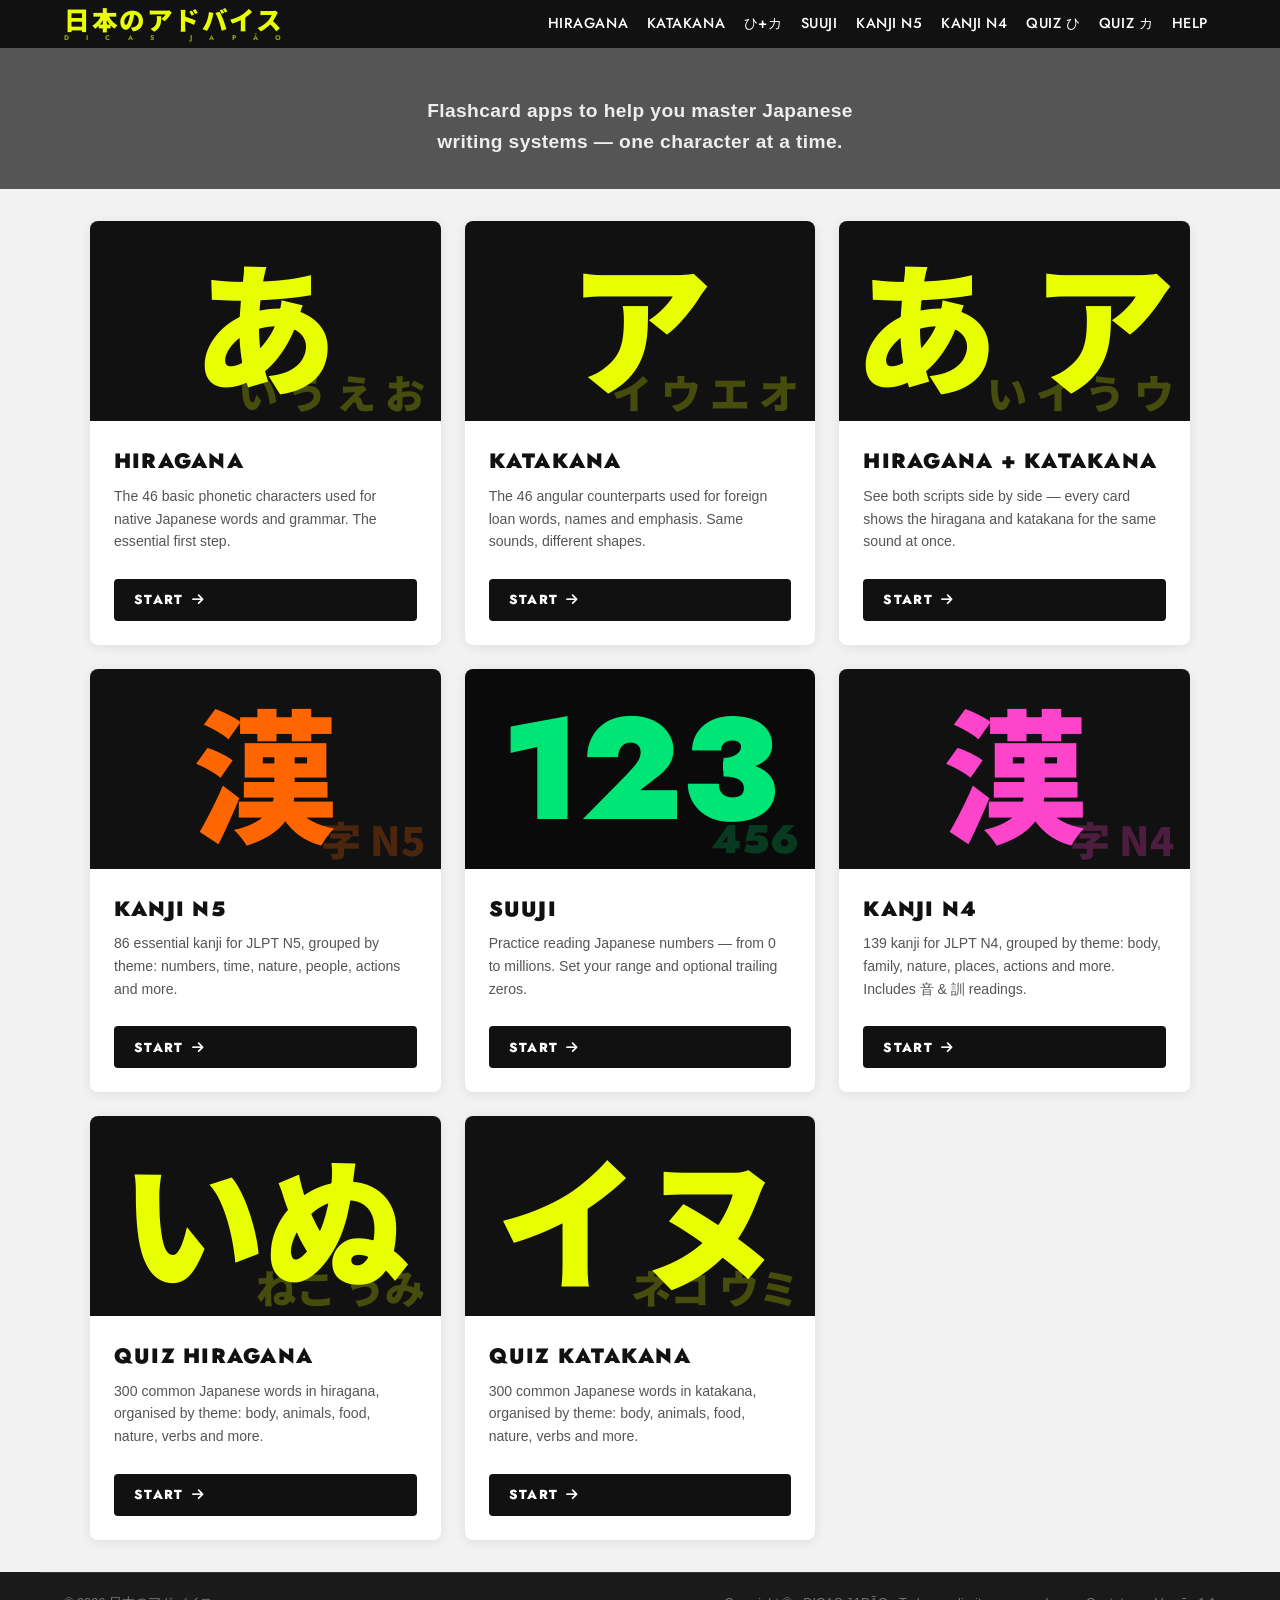
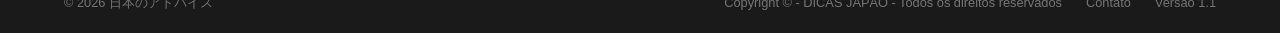
==== index.html @ 3bd7d007 "mp3 no lugar de speech, icone" ====
<!DOCTYPE html>
<html lang="en">
<head>
  <meta charset="UTF-8" />
  <meta name="viewport" content="width=device-width, initial-scale=1.0, user-scalable=no" />
  <title>日本のアドバイス – DICAS JAPÃO</title>
  <link rel="stylesheet" href="css/style.css?v=3.1" />
  <link rel="preconnect" href="https://fonts.googleapis.com" />
  <link rel="preconnect" href="https://fonts.gstatic.com" crossorigin />
  <link rel="stylesheet" href="https://fonts.googleapis.com/css2?family=Jost:ital,wght@0,300;0,400;0,500;0,700;0,900;1,400&family=Noto+Sans+JP:wght@900&display=swap" />
  <link rel="stylesheet" href="https://cdnjs.cloudflare.com/ajax/libs/font-awesome/6.7.2/css/all.min.css" />
</head>
<body>

  <!-- ───────────── TOP NAV ───────────── -->
  <header class="header">
    <nav class="nav-top">
      <a href="." class="logo">
        <span class="logo-kanji">日本のアドバイス</span>
        <span class="logo-sub">DICAS JAPÃO</span>
      </a>

      <button class="burger" id="burgerBtn" aria-label="Toggle menu" aria-expanded="false">
        <span></span><span></span><span></span>
      </button>

      <ul class="nav-links" id="navLinks">
        <li><a href="hiragana/">Hiragana</a></li>
        <li><a href="katakana/">Katakana</a></li>
        <li><a href="hira-kata/">ひ+カ</a></li>
        <li><a href="suuji/">Suuji</a></li>
        <li><a href="kanji-n5/">Kanji N5</a></li>
        <li><a href="kanji-n4/">Kanji N4</a></li>
        <li><a href="quiz-hiragana/">Quiz ひ</a></li>
        <li><a href="quiz-katakana/">Quiz カ</a></li>
        <li><a href="help/">Help</a></li>
      </ul>
    </nav>
  </header>

  <!-- ───────────── HERO ───────────── -->
  <section class="index-hero">

    <p>Flashcard apps to help you master Japanese writing systems — one character at a time.</p>
  </section>

  <!-- ───────────── APP CARDS ───────────── -->
  <section class="app-section">
    <div class="app-grid">

      <!-- Hiragana -->
      <a class="app-card" href="hiragana/">
        <div class="app-card-banner">
          <span class="big-char">あ</span>
          <span class="small-char">い う え お</span>
        </div>
        <div class="app-card-body">
          <h2>Hiragana</h2>
          <p>The 46 basic phonetic characters used for native Japanese words and grammar. The essential first step.</p>
          <span class="app-card-cta">
            START <i class="fa-solid fa-arrow-right"></i>
          </span>
        </div>
      </a>

      <!-- Katakana -->
      <a class="app-card" href="katakana/">
        <div class="app-card-banner">
          <span class="big-char">ア</span>
          <span class="small-char">イ ウ エ オ</span>
        </div>
        <div class="app-card-body">
          <h2>Katakana</h2>
          <p>The 46 angular counterparts used for foreign loan words, names and emphasis. Same sounds, different shapes.</p>
          <span class="app-card-cta">
            START <i class="fa-solid fa-arrow-right"></i>
          </span>
        </div>
      </a>

      <!-- Hiragana + Katakana -->
      <a class="app-card" href="hira-kata/">
        <div class="app-card-banner">
          <span class="big-char">あ ア</span>
          <span class="small-char">い イ う ウ</span>
        </div>
        <div class="app-card-body">
          <h2>Hiragana + Katakana</h2>
          <p>See both scripts side by side — every card shows the hiragana and katakana for the same sound at once.</p>
          <span class="app-card-cta">
            START <i class="fa-solid fa-arrow-right"></i>
          </span>
        </div>
      </a>

      <!-- Kanji N5 -->
      <a class="app-card app-card--kanji-n5" href="kanji-n5/">
        <div class="app-card-banner">
          <span class="big-char">漢</span>
          <span class="small-char">字 N5</span>
        </div>
        <div class="app-card-body">
          <h2>Kanji N5</h2>
          <p>86 essential kanji for JLPT N5, grouped by theme: numbers, time, nature, people, actions and more.</p>
          <span class="app-card-cta">
            START <i class="fa-solid fa-arrow-right"></i>
          </span>
        </div>
      </a>

      <!-- Suuji -->
      <a class="app-card app-card--suuji" href="suuji/">
        <div class="app-card-banner">
          <span class="big-char">123</span>
          <span class="small-char">456</span>
        </div>
        <div class="app-card-body">
          <h2>Suuji</h2>
          <p>Practice reading Japanese numbers — from 0 to millions. Set your range and optional trailing zeros.</p>
          <span class="app-card-cta">
            START <i class="fa-solid fa-arrow-right"></i>
          </span>
        </div>
      </a>

      <!-- Kanji N4 -->
      <a class="app-card app-card--kanji-n4" href="kanji-n4/">
        <div class="app-card-banner">
          <span class="big-char">漢</span>
          <span class="small-char">字 N4</span>
        </div>
        <div class="app-card-body">
          <h2>Kanji N4</h2>
          <p>139 kanji for JLPT N4, grouped by theme: body, family, nature, places, actions and more. Includes 音 &amp; 訓 readings.</p>
          <span class="app-card-cta">
            START <i class="fa-solid fa-arrow-right"></i>
          </span>
        </div>
      </a>

      <!-- Quiz Hiragana -->
      <a class="app-card app-card--quiz" href="quiz-hiragana/">
        <div class="app-card-banner">
          <span class="big-char">いぬ</span>
          <span class="small-char">ねこ うみ</span>
        </div>
        <div class="app-card-body">
          <h2>Quiz Hiragana</h2>
          <p>300 common Japanese words in hiragana, organised by theme: body, animals, food, nature, verbs and more.</p>
          <span class="app-card-cta">
            START <i class="fa-solid fa-arrow-right"></i>
          </span>
        </div>
      </a>

      <!-- Quiz Katakana -->
      <a class="app-card app-card--quiz" href="quiz-katakana/">
        <div class="app-card-banner">
          <span class="big-char">イヌ</span>
          <span class="small-char">ネコ ウミ</span>
        </div>
        <div class="app-card-body">
          <h2>Quiz Katakana</h2>
          <p>300 common Japanese words in katakana, organised by theme: body, animals, food, nature, verbs and more.</p>
          <span class="app-card-cta">
            START <i class="fa-solid fa-arrow-right"></i>
          </span>
        </div>
      </a>

    </div>
  </section>

  <!-- ───────────── OPENING HOURS BANNER ───────────── -->
  <section class="hours-banner">
    <div class="hours-inner">
      <div class="hours-item">
        <span class="hours-day">Monday</span>
        <span class="hours-time">12:00 – 17:00</span>
      </div>
      <div class="hours-divider"></div>
      <div class="hours-item">
        <span class="hours-day">Tuesday – Sunday</span>
        <span class="hours-time">10:00 – 17:00</span>
      </div>
      <div class="hours-divider"></div>
      <div class="hours-item">
        <span class="hours-day">1st Friday of the month</span>
        <span class="hours-time">10:00 – 21:00</span>
      </div>
    </div>
  </section>

  <!-- ───────────── FOOTER ───────────── -->
  <!-- ───────────── BOTTOM FOOTER ───────────── -->
  <footer class="footer">
    <!-- bottom bar -->
    <div class="footer-bar">
      <span>© 2026 日本のアドバイス</span>
      <nav class="footer-bar-links">
        <span>Copyright &copy; - DICAS JAP&Atilde;O - Todos os direitos reservados</span>
        <a href="http://www.ovelhaeletrica.com/blog/contato" target="_blank" rel="noopener">Contato</a> Versão 1.1
      </nav>
    </div>
  </footer>

  <script>
    // Mobile nav
    const burger   = document.getElementById('burgerBtn');
    const navLinks = document.getElementById('navLinks');

    burger.addEventListener('click', () => {
      const isOpen = navLinks.classList.toggle('open');
      burger.classList.toggle('open', isOpen);
      burger.setAttribute('aria-expanded', isOpen);
    });

    navLinks.querySelectorAll('a').forEach(link => {
      link.addEventListener('click', () => {
        navLinks.classList.remove('open');
        burger.classList.remove('open');
        burger.setAttribute('aria-expanded', false);
      });
    });

    // Header shadow on scroll
    const header = document.querySelector('.header');
    window.addEventListener('scroll', () => {
      header.style.boxShadow = window.scrollY > 10 ? '0 2px 16px rgba(0,0,0,0.4)' : 'none';
    });
  </script>
</body>
</html>
---- css/style.css ----
/* ─────────────────────────────────────
   TEMPORARY HIDDEN
───────────────────────────────────── */
.hours-banner { display: none !important; }

/* ─────────────────────────────────────
   RESET & BASE
───────────────────────────────────── */
*, *::before, *::after { box-sizing: border-box; margin: 0; padding: 0; }

:root {
  --black:       #111111;
  --white:       #ffffff;
  --accent:      #e8ff00;   /* neon yellow – hiragana */
  --accent-dark: #d4e800;
  --accent-rgb:  232, 255, 0;
  --grey:        #f2f2f2;
  --mid:         #555555;
  --radius:      4px;
  --nav-h:       48px;
  --font:        'Helvetica Neue', Helvetica, Arial, sans-serif;
}

body.katakana {
  --accent:      #00f5ff;   /* neon cyan – katakana */
  --accent-dark: #00d4de;
  --accent-rgb:  0, 245, 255;
}

body.kanji-n5 {
  --accent:      #ff6600;   /* neon orange – kanji N5 */
  --accent-dark: #e05a00;
  --accent-rgb:  255, 102, 0;
}

body.kanji-n4 {
  --accent:      #ff44cc;   /* neon pink – kanji N4 */
  --accent-dark: #dd22aa;
  --accent-rgb:  255, 68, 204;
}

body.suuji {
  --accent:      #00e676;   /* neon green – suuji */
  --accent-dark: #00c460;
  --accent-rgb:  0, 230, 118;
}

/* Suuji: number display uses a clean sans-serif */
body.suuji .char {
  font-family: 'Jost', 'Helvetica Neue', Arial, sans-serif;
  letter-spacing: 0.04em;
}

/* Kanji: 20% smaller than base */
body.kanji-n5 .char,
body.kanji-n4 .char {
  font-size: clamp(6.4rem, 20vw, 16rem);
}


/* Suuji: kana reading can be long — slightly larger than default */
body.suuji .romanji {
  font-size: 1.15rem;
  letter-spacing: 0.08em;
}

/* Suuji controls: two dropdowns side by side */
.suuji-controls {
  display: flex;
  flex-wrap: wrap;
  gap: 2rem;
  align-items: flex-start;
}

html { scroll-behavior: smooth; }

body {
  font-family: var(--font);
  color: var(--black);
  background: var(--white);
  line-height: 1.6;
}

a { color: inherit; text-decoration: none; }
ul { list-style: none; }
address { font-style: normal; }

/* ─────────────────────────────────────
   TOP NAV
───────────────────────────────────── */
.header {
  background: var(--black);
  height: var(--nav-h);
  position: relative;
  z-index: 10;
}

.nav-top {
  max-width: 1200px;
  margin: 0 auto;
  height: 100%;
  display: flex;
  align-items: center;
  justify-content: space-between;
  padding: 0 1.5rem;
  gap: 1rem;
}

/* Logo */
.logo {
  display: flex;
  flex-direction: column;
  justify-content: center;
  line-height: 1.1;
  color: var(--accent);
  flex-shrink: 0;
}
.logo-kanji {
    font-family: 'Noto Sans JP', sans-serif;
    font-size: 1.6rem;
    font-weight: 900;
    letter-spacing: 0.06em;
    padding-bottom: 0.1rem;
}
.logo-sub {
  font-family: 'Jost', sans-serif;
  font-size: 0.43rem;
  font-weight: 700;
  letter-spacing: 2.5em;
  text-transform: uppercase;
  opacity: 0.6;
}

/* Desktop nav links */
.nav-links {
  display: flex;
  align-items: center;
  gap: 0.15rem;
}

.nav-links li a {
  display: block;
  padding: 0.5rem 0.5rem;
  color: var(--white);
  font-size: 0.9rem;
  font-weight: 500;
  letter-spacing: 0.04em;
  text-transform: uppercase;
  border-radius: var(--radius);
  transition: background 0.2s, color 0.2s;
  font-family: 'Jost', 'Futura', 'Century Gothic', Arial, sans-serif;
}

.nav-links li a:hover {
  background: rgba(255,255,255,0.1);
}

.nav-links li a.active {
  color: var(--accent);
}

/* CTA buttons inside nav */
.nav-links .btn-outline {
  border: 1px solid rgba(255,255,255,0.4);
}
.nav-links .btn-outline:hover {
  border-color: var(--white);
  background: transparent;
}

.nav-links .btn-filled {
  background: var(--accent);
  color: var(--black) !important;
  font-weight: 700;
}
.nav-links .btn-filled:hover {
  background: var(--accent-dark);
}

/* Hamburger */
.burger {
  display: none;
  flex-direction: column;
  justify-content: center;
  gap: 5px;
  background: none;
  border: none;
  cursor: pointer;
  padding: 6px;
}
.burger span {
  display: block;
  width: 24px;
  height: 2px;
  background: var(--white);
  border-radius: 2px;
  transition: transform 0.3s, opacity 0.3s;
}

/* Burger → X animation */
.burger.open span:nth-child(1) { transform: translateY(7px) rotate(45deg); }
.burger.open span:nth-child(2) { opacity: 0; }
.burger.open span:nth-child(3) { transform: translateY(-7px) rotate(-45deg); }

/* ─────────────────────────────────────
   HERO
───────────────────────────────────── */
.hero {
  height: calc(100vh - var(--nav-h));
  min-height: 420px;
  background:
    url('https://api.straatmuseum.com/assets/museum/0340.jpg')
    center / cover no-repeat;
  position: relative;
  display: flex;
  align-items: flex-end;
}

.hero-overlay {
  background: linear-gradient(to top, rgba(0,0,0,0.75) 0%, transparent 100%);
  width: 100%;
  padding: 4rem 2rem 3rem;
  max-width: 1200px;
  margin: 0 auto;
}

.hero-overlay h1 {
  font-size: clamp(2rem, 6vw, 4.5rem);
  font-weight: 900;
  color: var(--white);
  line-height: 1.1;
  letter-spacing: -0.01em;
  margin-bottom: 1rem;
}

.hero-overlay p {
  font-size: clamp(1rem, 2vw, 1.2rem);
  color: rgba(255,255,255,0.85);
  max-width: 500px;
  margin-bottom: 1.75rem;
}

.btn-hero {
  display: inline-block;
  background: var(--accent);
  color: var(--black);
  font-weight: 800;
  font-size: 0.95rem;
  letter-spacing: 0.06em;
  text-transform: uppercase;
  padding: 0.8rem 2rem;
  border-radius: var(--radius);
  transition: background 0.2s, transform 0.15s;
}
.btn-hero:hover {
  background: var(--accent-dark);
  transform: translateY(-2px);
}

/* ─────────────────────────────────────
   CARDS
───────────────────────────────────── */
.cards-section {
  padding: 4rem 1.5rem;
  max-width: 1200px;
  margin: 0 auto;
}

.cards-grid {
  display: grid;
  grid-template-columns: repeat(3, 1fr);
  gap: 1.5rem;
}

.card {
  border-radius: var(--radius);
  overflow: hidden;
  box-shadow: 0 2px 12px rgba(0,0,0,0.08);
  display: flex;
  flex-direction: column;
  transition: transform 0.25s, box-shadow 0.25s;
}
.card:hover {
  transform: translateY(-4px);
  box-shadow: 0 8px 24px rgba(0,0,0,0.14);
}

.card-img {
  height: 240px;
  background: center / cover no-repeat #ccc;
}

.card-body {
  padding: 1.5rem;
  flex: 1;
  display: flex;
  flex-direction: column;
  gap: 0.5rem;
}

.card-body h3 {
  font-size: 1.15rem;
  font-weight: 800;
  letter-spacing: 0.02em;
  text-transform: uppercase;
}

.card-body p { color: var(--mid); font-size: 0.92rem; flex: 1; }

.card-link {
  display: inline-block;
  margin-top: 0.75rem;
  font-weight: 700;
  font-size: 0.88rem;
  letter-spacing: 0.04em;
  text-transform: uppercase;
  border-bottom: 2px solid var(--accent);
  padding-bottom: 1px;
  transition: color 0.2s;
}
.card-link:hover { color: var(--mid); }

/* ─────────────────────────────────────
   OPENING HOURS BANNER
───────────────────────────────────── */
.hours-banner {
  background: var(--black);
  color: var(--white);
  padding: 2.5rem 1.5rem;
}

.hours-inner {
  max-width: 900px;
  margin: 0 auto;
  display: flex;
  align-items: center;
  justify-content: center;
  gap: 2rem;
  flex-wrap: wrap;
}

.hours-item {
  display: flex;
  flex-direction: column;
  align-items: center;
  gap: 0.25rem;
  text-align: center;
}

.hours-day {
  font-size: 0.78rem;
  letter-spacing: 0.1em;
  text-transform: uppercase;
  color: rgba(255,255,255,0.55);
}

.hours-time {
  font-size: 1.1rem;
  font-weight: 700;
  letter-spacing: 0.04em;
}

.hours-divider {
  width: 1px;
  height: 40px;
  background: rgba(255,255,255,0.2);
}

/* ─────────────────────────────────────
   CONTROLS / SHORTCUTS BANNER
───────────────────────────────────── */
.help-banner {
  background: #1a1a1a;
  color: var(--white);
  padding: 2rem 1.5rem;
}

.help-inner {
  max-width: 900px;
  margin: 0 auto;
}

.help-title {
  font-size: 0.7rem;
  letter-spacing: 0.15em;
  text-transform: uppercase;
  color: rgba(255,255,255,0.35);
  text-align: center;
  margin-bottom: 1.5rem;
}

.help-grid {
  display: flex;
  align-items: center;
  justify-content: center;
  gap: 1rem;
  flex-wrap: wrap;
}

.help-item {
  display: flex;
  flex-direction: column;
  align-items: center;
  gap: 0.2rem;
  text-align: center;
}

.help-item .help-key,
.help-item .help-keys-or {
  /* keys sit on the same row inside a flex row wrapper */
}

/* wrapper for the key row — created implicitly by flex-direction on .help-item */
/* since keys are siblings before .help-action, group them with a sub-row */
.help-keys {
  display: flex;
  align-items: center;
  gap: 0.3rem;
}

.help-keys-or {
  font-size: 0.6rem;
  color: rgba(255,255,255,0.3);
  letter-spacing: 0.08em;
  text-transform: uppercase;
}

.help-key {
  display: inline-flex;
  align-items: center;
  gap: 0.3em;
  font-size: 0.7rem;
  letter-spacing: 0.1em;
  text-transform: uppercase;
  color: var(--accent);
  font-weight: 700;
  padding: 0.2em 0.55em;
  border: 1.5px solid rgba(var(--accent-rgb), 0.4);
  border-bottom-width: 3px;
  border-radius: 4px;
  background: rgba(var(--accent-rgb), 0.05);
}

.help-action {
  font-size: 1.05rem;
  font-weight: 700;
  letter-spacing: 0.03em;
}

.help-desc {
  font-size: 0.7rem;
  color: rgba(255,255,255,0.4);
  max-width: 130px;
  line-height: 1.4;
}

.help-divider {
  width: 1px;
  height: 50px;
  background: rgba(255,255,255,0.15);
  flex-shrink: 0;
}

/* ─────────────────────────────────────
   FOOTER
───────────────────────────────────── */
.footer {
  background: #1a1a1a;
  color: rgba(255,255,255,0.8);
}

/* Heading */
.footer-heading {
  font-size: 0.72rem;
  font-weight: 700;
  letter-spacing: 0.14em;
  text-transform: uppercase;
  color: rgba(255,255,255,0.4);
  margin-bottom: 1rem;
}

/* Bottom bar */
.footer-bar {
  max-width: 1200px;
  margin: 0 auto;
  padding: 1.25rem 1.5rem;
  border-top: 1px solid rgba(255,255,255,0.1);
  display: flex;
  align-items: center;
  justify-content: space-between;
  flex-wrap: wrap;
  gap: 0.75rem;
  font-size: 0.8rem;
  color: rgba(255,255,255,0.4);
}

.footer-bar-links {
  display: flex;
  gap: 1.5rem;
}
.footer-bar-links a { color: rgba(255,255,255,0.4); }
.footer-bar-links a:hover { color: var(--white); }

/* Voice settings */
.footer-voice {
  max-width: 1200px;
  margin: 0 auto;
  padding: 0.6rem 1.5rem;
  border-top: 1px solid rgba(255,255,255,0.07);
  display: flex;
  align-items: center;
  justify-content: center;
  gap: 1.25rem;
  flex-wrap: wrap;
}
.footer-voice .footer-heading { margin-bottom: 0; white-space: nowrap; }
.footer-voice-controls {
  display: flex;
  gap: 1.25rem;
  flex-wrap: wrap;
  align-items: center;
}
.footer-voice-group {
  display: flex;
  align-items: center;
  gap: 0.45rem;
}
.footer-voice-label {
  font-size: 0.67rem;
  font-weight: 700;
  letter-spacing: 0.1em;
  text-transform: uppercase;
  color: rgba(255,255,255,0.38);
  white-space: nowrap;
}
.footer-voice-select {
  background: #2a2a2a;
  border: 1px solid rgba(255,255,255,0.13);
  border-radius: var(--radius);
  color: rgba(255,255,255,0.65);
  font-family: var(--font);
  font-size: 0.76rem;
  padding: 0.26rem 0.5rem;
  cursor: pointer;
  outline: none;
  transition: border-color 0.2s;
}
.footer-voice-select:focus { border-color: var(--accent); }
.footer-voice-select option { background: #2a2a2a; color: rgba(255,255,255,0.8); }

/* ─────────────────────────────────────
   INDEX PAGE
───────────────────────────────────── */
.index-hero {
  background: var(--mid);
  padding: 3rem 3rem 2rem;
  text-align: center;
}
.index-hero h1 {
  font-family: 'Jost', sans-serif;
  font-size: clamp(2.2rem, 7vw, 5rem);
  font-weight: 900;
  color: var(--accent);
  letter-spacing: 0.08em;
  text-transform: uppercase;
  line-height: 1;
  margin-bottom: 1rem;
}
.index-hero p {
  font-weight: 900;
  font-size: clamp(0.95rem, 2vw, 1.2rem);
  color: rgba(255,255,255,0.9);
  max-width: 480px;
  margin: 0 auto;
  letter-spacing: 0.02em;
}

.app-section {
  padding: 2rem 1.5rem;
  background: var(--grey);
}
.app-grid {
  display: grid;
  grid-template-columns: repeat(auto-fit, minmax(260px, 1fr));
  gap: 1.5rem;
  max-width: 1100px;
  margin: 0 auto;
}

.app-card {
  background: var(--white);
  border-radius: 8px;
  overflow: hidden;
  box-shadow: 0 2px 12px rgba(0,0,0,0.08);
  display: flex;
  flex-direction: column;
  text-decoration: none;
  color: var(--black);
  transition: transform 0.25s, box-shadow 0.25s;
}
.app-card:hover {
  transform: translateY(-5px);
  box-shadow: 0 10px 28px rgba(0,0,0,0.14);
}

.app-card-banner {
  background: var(--black);
  display: flex;
  align-items: center;
  justify-content: center;
  height: 200px;
  position: relative;
  overflow: hidden;
}
.app-card-banner .big-char {
  font-family: 'Noto Sans JP', sans-serif;
  font-size: 9rem;
  font-weight: 900;
  color: var(--accent);
  line-height: 1;
  user-select: none;
}
.app-card-banner .small-char {
  position: absolute;
  bottom: 0.6rem;
  right: 1rem;
  font-family: 'Noto Sans JP', sans-serif;
  font-size: 2.5rem;
  font-weight: 900;
  color: rgba(232,255,0,0.25);
  line-height: 1;
}

.app-card-body {
  padding: 1.5rem;
  flex: 1;
  display: flex;
  flex-direction: column;
  gap: 0.4rem;
}
.app-card-body h2 {
  font-family: 'Jost', sans-serif;
  font-size: 1.3rem;
  font-weight: 900;
  letter-spacing: 0.06em;
  text-transform: uppercase;
}
.app-card-body p {
  font-size: 0.88rem;
  color: var(--mid);
  line-height: 1.6;
  flex: 1;
}
.app-card-cta {
  display: inline-flex;
  align-items: center;
  gap: 0.5rem;
  margin-top: 1.25rem;
  font-family: 'Jost', sans-serif;
  font-size: 0.82rem;
  font-weight: 800;
  letter-spacing: 0.1em;
  text-transform: uppercase;
  background: var(--black);
  color: var(--white);
  padding: 0.65rem 1.25rem;
  border-radius: var(--radius);
  transition: background 0.2s, color 0.2s;
}
.app-card:hover .app-card-cta {
  background: var(--accent);
  color: var(--black);
}

/* Card colour variants */
.app-card--kanji-n5 .app-card-banner { background: #111; }
.app-card--kanji-n5 .big-char        { color: #ff6600; }
.app-card--kanji-n5 .small-char      { color: rgba(255,102,0,0.25); }

.app-card--suuji .app-card-banner { background: #0a0a0a; }
.app-card--suuji .big-char        { color: #00e676; font-family: 'Jost', sans-serif; }
.app-card--suuji .small-char      { color: rgba(0,230,118,0.22); font-family: 'Jost', sans-serif; }

.app-card--kanji-n4 .app-card-banner { background: #111; }
.app-card--kanji-n4 .big-char        { color: #ff44cc; }
.app-card--kanji-n4 .small-char      { color: rgba(255,68,204,0.25); }

@media (max-width: 520px) {
  .app-grid { grid-template-columns: 1fr; }
  .app-card-banner { height: 160px; }
  .app-card-banner .big-char { font-size: 6.5rem; }
}

/* ─────────────────────────────────────
   KANJI SECTION
───────────────────────────────────── */
.character-section {
  background-color: var(--accent);


  
  background-image:
    linear-gradient(rgba(0,0,0,0.1) 4px, transparent 4px),
    linear-gradient(90deg, rgba(0,0,0,0.1) 4px, transparent 4px);

  background-size: 30px 30px;
  animation: grid-scroll 8.4s linear infinite;
  display: flex;
  flex-direction: column;
  align-items: center;
  justify-content: center;
  padding: 0 1.5rem 2.5rem 1.5rem;
  position: relative;
  overflow: hidden;
  min-height: 50vh;
}

@keyframes grid-scroll {
  from { background-position: 30px 0px; }
  to   { background-position: 0px 30px; }
}

.char {
  font-size: clamp(8rem, 25vw, 20rem);
  line-height: 1;
  color: var(--black);
  font-weight: 400;
  user-select: none;
  letter-spacing: -0.02em;
  font-family: 'Noto Sans JP', sans-serif; /* default, overridden by JS */
}


.char-bold{
    font-weight: 900;
}

/* ─────────────────────────────────────
   KANJI CAPTION
───────────────────────────────────── */
.caption-section {
  background: var(--black);
  padding: 1.25rem 1.5rem;
}

.caption-section-inner {
  max-width: 700px;
  margin: 0 auto;
  text-align: center;
  display: flex;
  flex-direction: column;
  gap: 0.4rem;
}

.romanji {
  font-size: 1rem;
  font-weight: 700;
  letter-spacing: 0.3em;
  text-transform: uppercase;
  color: var(--accent);
}

body.hiragana .meaning,
body.katakana .meaning,
body.hira-kata .meaning {
  display: none;
}

body.hiragana .romanji,
body.katakana .romanji,
body.hira-kata .romanji {
  font-size: 2rem;
  letter-spacing: 0.4em;
}

.meaning {
  font-size: 1.05rem;
  color: rgba(255,255,255,0.75);
  line-height: 1.7;
}

.meaning strong {
  color: var(--white);
  font-weight: 700;
}

.meaning em {
  color: var(--accent);
  font-style: normal;
  font-weight: 600;
}

.reading-tags {
  display: flex;
  flex-wrap: wrap;
  gap: 0.4rem 0.9rem;
  justify-content: center;
  align-items: baseline;
  margin-top: 0.35rem;
}

.rtag {
  font-size: 0.62rem;
  font-weight: 700;
  letter-spacing: 0;
  padding: 0.12em 0.5em;
  border-radius: 3px;
  vertical-align: middle;
}

.rtag--on {
  background: var(--accent);
  color: var(--black);
}

.rtag--kun {
  background: transparent;
  color: var(--accent);
  border: 1px solid var(--accent);
}

.rtag-val {
  font-size: 0.85rem;
  color: rgba(255,255,255,0.65);
}

/* ─────────────────────────────────────
   BIG BUTTONS SECTION
───────────────────────────────────── */
.buttons-section {
  padding: 1.5rem 1.5rem;
  background: var(--white);
}

.buttons-inner {
  max-width: 900px;
  margin: 0 auto;
  display: grid;
  grid-template-columns: repeat(4, 1fr);
  gap: 1.5rem;
}

.btn {
  display: flex;
  flex-direction: column;
  align-items: center;
  justify-content: center;
  gap: 1.1rem;
  padding: 2.5rem 1rem;
  background: var(--black);
  color: var(--white);
  border: none;
  border-radius: 8px;
  cursor: pointer;
  font-family: 'Jost', 'Futura', 'Century Gothic', Arial, sans-serif;
  min-width: 0;
  box-shadow:
    2px 2px 0 rgba(0,0,0,0.22),
    4px 4px 0 rgba(0,0,0,0.16),
    6px 6px 0 rgba(0,0,0,0.10),
    8px 8px 0 rgba(0,0,0,0.05);
}

.btn:active {
  box-shadow: none;
  transform: translate(4px, 4px);
}

.btn:hover {
  background: var(--accent);
  color: var(--black);
}

#btnNext:active {
  background: var(--accent);
  color: var(--black);
  box-shadow: none;
  transform: translate(4px, 4px);
}

.buttons-icon,
.buttons-label {
  position: relative;
}

.buttons-icon {
  display: flex;
  align-items: center;
  justify-content: center;
}

.buttons-icon i {
  font-size: 3.5rem;
  line-height: 1;
}

.buttons-label {
  font-size: 1.1rem;
  font-weight: 900;
  letter-spacing: 0.14em;
  text-transform: uppercase;
}

/* ─────────────────────────────────────
   CHECKLIST SECTION
───────────────────────────────────── */
.checklist-section {
  padding: 1rem 1.5rem;
  background: var(--grey);
}

.checklist-inner {
  max-width: 1200px;
  margin: 0 auto;
}

.checklist-title {
  font-size: 1.6rem;
  font-weight: 900;
  letter-spacing: 0.02em;
  text-transform: uppercase;
  line-height: 1;
  margin-bottom: 0.75rem;
}

.checklist-grid {
  display: grid;
  grid-template-columns: 1fr 1fr;
  gap: 0.5rem 2rem;
  align-items: start;
}

.checklist-group-label {
  font-size: 0.7rem;
  font-weight: 800;
  letter-spacing: 0.18em;
  text-transform: uppercase;
  color: var(--mid);
  padding: 0 0 0.35rem 0;
  margin-bottom: 0.25rem;
  border-bottom: 2px solid var(--accent);
}

/* Dropdown */
.dropdown-wrap {
  display: flex;
  align-items: center;
  gap: 1.25rem;
}

.dropdown-label {
  font-size: 0.78rem;
  font-weight: 700;
  letter-spacing: 0.12em;
  text-transform: uppercase;
  color: var(--mid);
  white-space: nowrap;
}

.dropdown {
  appearance: none;
  -webkit-appearance: none;
  background: var(--white) url("data:image/svg+xml,%3Csvg xmlns='http://www.w3.org/2000/svg' width='12' height='8' viewBox='0 0 12 8'%3E%3Cpath d='M1 1l5 5 5-5' stroke='%23111' stroke-width='1.8' fill='none' stroke-linecap='round'/%3E%3C/svg%3E") no-repeat right 1rem center;
  border: 2px solid var(--black);
  border-radius: var(--radius);
  padding: 0.75rem 3rem 0.75rem 1rem;
  font-family: var(--font);
  font-size: 1.1rem;
  font-weight: 700;
  color: var(--black);
  cursor: pointer;
  min-width: 140px;
  transition: border-color 0.2s, box-shadow 0.2s;
}

.dropdown:focus {
  outline: none;
  border-color: var(--accent);
  box-shadow: 0 0 0 3px rgba(var(--accent-rgb), 0.35);
}

.checklist {
  display: flex;
  flex-direction: column;
  gap: 0.75rem;
}

.checklist li label {
  display: flex;
  align-items: center;
  gap: 0.85rem;
  cursor: pointer;
  font-size: 0.97rem;
  padding: 0.75rem 1rem;
  background: var(--white);
  border-radius: var(--radius);
  border: 1px solid transparent;
  transition: border-color 0.2s, box-shadow 0.2s;
}

.checklist li label span em {
  font-style: normal;
  color: var(--mid);
  font-size: 0.82rem;
  margin-left: 0.3rem;
}

.checklist li label span {
  font-size: 1.05rem;
  font-weight: 600;
}

.checklist li label:hover {
  border-color: var(--accent);
  box-shadow: 0 2px 8px rgba(0,0,0,0.06);
}

/* Custom checkbox */
.checklist input[type="checkbox"] {
  appearance: none;
  -webkit-appearance: none;
  width: 20px;
  height: 20px;
  border: 2px solid #ccc;
  border-radius: 3px;
  flex-shrink: 0;
  position: relative;
  cursor: pointer;
  transition: background 0.2s, border-color 0.2s;
}

.checklist input[type="checkbox"]:checked {
  background: var(--black);
  border-color: var(--black);
}

.checklist input[type="checkbox"]:checked::after {
  content: '';
  position: absolute;
  top: 2px;
  left: 5px;
  width: 6px;
  height: 10px;
  border: 2px solid var(--accent);
  border-top: none;
  border-left: none;
  transform: rotate(45deg);
}

.checklist input[type="checkbox"]:focus-visible {
  outline: 2px solid var(--accent);
  outline-offset: 2px;
}

/* Caption hidden state — section always visible, only text is hidden */
.caption-section.caption--hidden .romanji,
.caption-section.caption--hidden .meaning,
.caption-section.caption--hidden .reading-tags {
  visibility: hidden;
  opacity: 0;
}

/* Timer bar */
.timer-bar-wrap {
  width: 100%;
  height: 6px;
  background: rgba(0,0,0,0.15);
  position: absolute;
  bottom: 0;
  left: 0;
}

.timer-bar {
  height: 100%;
  background: var(--black);
  width: 0%;
}

/* Active (playing) button state */
.buttons--active {
  background: var(--accent) !important;
  color: var(--black) !important;
  border-color: var(--accent) !important;
  box-shadow: none !important;
  transform: translate(4px, 4px);
}

/* Say toggle: inativo = preto/branco, ativo = amarelo/preto */
#btnSay {
  background: var(--black);
  color: var(--white);
}

#btnSay:hover {
  background: var(--black);
  color: var(--white);
}

#btnSay.btn--say-on,
#btnSay.btn--say-on:hover {
  background: var(--accent);
  color: var(--black);
}

.buttons--active::after {
  display: none;
}

/* ─────────────────────────────────────
   RESPONSIVE
───────────────────────────────────── */

/* Tablet */
@media (max-width: 800px) {
  .cards-grid {
    grid-template-columns: 1fr 1fr;
  }

  .hours-divider { display: none; }
}

/* Mobile */
@media (max-width: 800px) {

  /* Hamburger visible */
  .burger { display: flex; }

  /* Nav links: slide-down panel */
  .nav-links {
    position: fixed;
    top: var(--nav-h);
    left: 0; right: 0;
    z-index: 100;
    background: var(--black);
    flex-direction: column;
    align-items: stretch;
    padding: 1rem 1.5rem 1.5rem;
    gap: 0;
    /* hidden state */
    clip-path: inset(0 0 100% 0);
    opacity: 0;
    pointer-events: none;
    transition: clip-path 0.35s ease, opacity 0.25s;
  }

  .nav-links.open {
    clip-path: inset(0 0 0% 0);
    opacity: 1;
    pointer-events: auto;
  }

  .nav-links li a {
    padding: 0.85rem 0;
    font-size: 1rem;
    border-radius: 0;
    border-bottom: 1px solid rgba(255,255,255,0.08);
  }

  .nav-links .btn-filled,
  .nav-links .btn-outline {
    margin-top: 0.5rem;
    text-align: center;
    border-radius: var(--radius);
  }

  /* Checklist: stack to 1 col on mobile */
  .checklist-grid {
    grid-template-columns: 1fr;
  }

  /* Big buttons: keep 3 columns but scale down */
  .buttons-section { padding: 0.75rem 0.75rem; }
  .buttons-inner { gap: 0.5rem; }
  .btn { padding: 0.9rem 0.5rem; gap: 0.5rem; border-radius: 6px; }
  .buttons-icon i { font-size: 1.75rem; }6
  .buttons-label { font-size: 0.7rem; letter-spacing: 0.08em; }

  /* Caption mobile */
  .caption-section { padding: 0.75rem 1rem; }
  .caption-section-inner { gap: 0.25rem; }
  .meaning { font-size: 0.88rem; line-height: 1.5; }

  /* Character section mobile */
  .character-section { padding: 0 1rem 1rem 1rem; }
  .char { font-size: clamp(5rem, 35vw, 9rem); }

  /* Cards */
  .cards-grid {
    grid-template-columns: 1fr;6
  }

  .card-img { height: 200px; }

  .newsletter-form { flex-direction: column; }
  .newsletter-form button { width: 100%; }

  .footer-bar {
    flex-direction: column;
    align-items: flex-start;
  }

  .footer-bar-links { flex-direction: column; gap: 0.5rem; }
}

.separator{
  margin:2rem 0;
}

/* ─────────────────────────────────────
   FULLSCREEN BUTTON + MODAL
───────────────────────────────────── */
.btn-fullscreen {
  position: absolute;
  top: 0.75rem;
  right: 0.75rem;
  background: none;
  border: none;
  cursor: pointer;
  color: var(--black);
  font-size: 1.1rem;
  font-weight: 900;
  padding: 0.35rem 0.45rem;
  border-radius: 4px;
  line-height: 1;
  opacity: 0.5;
  transition: opacity 0.15s;
}

.btn-fullscreen:hover {
  opacity: 1;
}

.fullscreen-modal {
  display: none;
  position: fixed;
  inset: 0;
  z-index: 9999;
  flex-direction: column;
}

.fullscreen-modal.fs-open {
  display: flex;
}

body:has(.fullscreen-modal.fs-open) {
  overflow: hidden;
}

.fullscreen-modal .fs-char-section {
  flex: 1;
  min-height: 0;
  padding: 0;
}

.fullscreen-modal .fs-caption-section {
  padding: 1.5rem;
  height: 6rem;
  flex-shrink: 0;
  overflow: hidden;
}







    /* ── Dual character layout ───────────────────────────────── */
    .char-pair {
      display: flex;
      align-items: flex-end;
      justify-content: center;
      gap: 4rem;
    }
    .char-col {
      display: flex;
      flex-direction: column;
      align-items: center;
      gap: 0.4rem;
    }
    .char-script-label {
      font-size: 0.75rem;
      font-weight: 700;
      letter-spacing: 0.18em;
      text-transform: uppercase;
      color: rgba(0,0,0,0.4);
      font-family: 'Jost', sans-serif;
    }

    /* .fullscreen-modal .char-script-label, 
    .fullscreen-modal .char {
      font-size: 4.25rem !important;
    } */



    .fullscreen-modal .char-pair .char {
      font-size: 17rem;
    }

    .char-pair .char {
      font-size: clamp(4rem, 18vw, 11rem);
    }
    
    @media (max-width: 540px) {
      .char-pair { gap: 2rem; }
    }

    .character-section .char-pair {
      gap: 4rem;
      font-size: clamp(4rem, 18vw, 41rem);
    }
    


.fullscreen-modal .char {
  font-size: clamp(16rem, 50vw, 40rem);
}

body.kanji-n5 .fullscreen-modal .char,
body.kanji-n4 .fullscreen-modal .char {
  font-size: clamp(32rem, 100vw, 30rem);
}
/* Quiz Katakana: smaller font for multi-char words */
body.quiz-hiragana .char,
body.quiz-katakana .char {
  font-size: 14vw;
}

body.quiz-hiragana .fullscreen-modal .char{
  font-size: 20rem;
}

body.suuji .fullscreen-modal .char {
  font-size: 7rem;
}
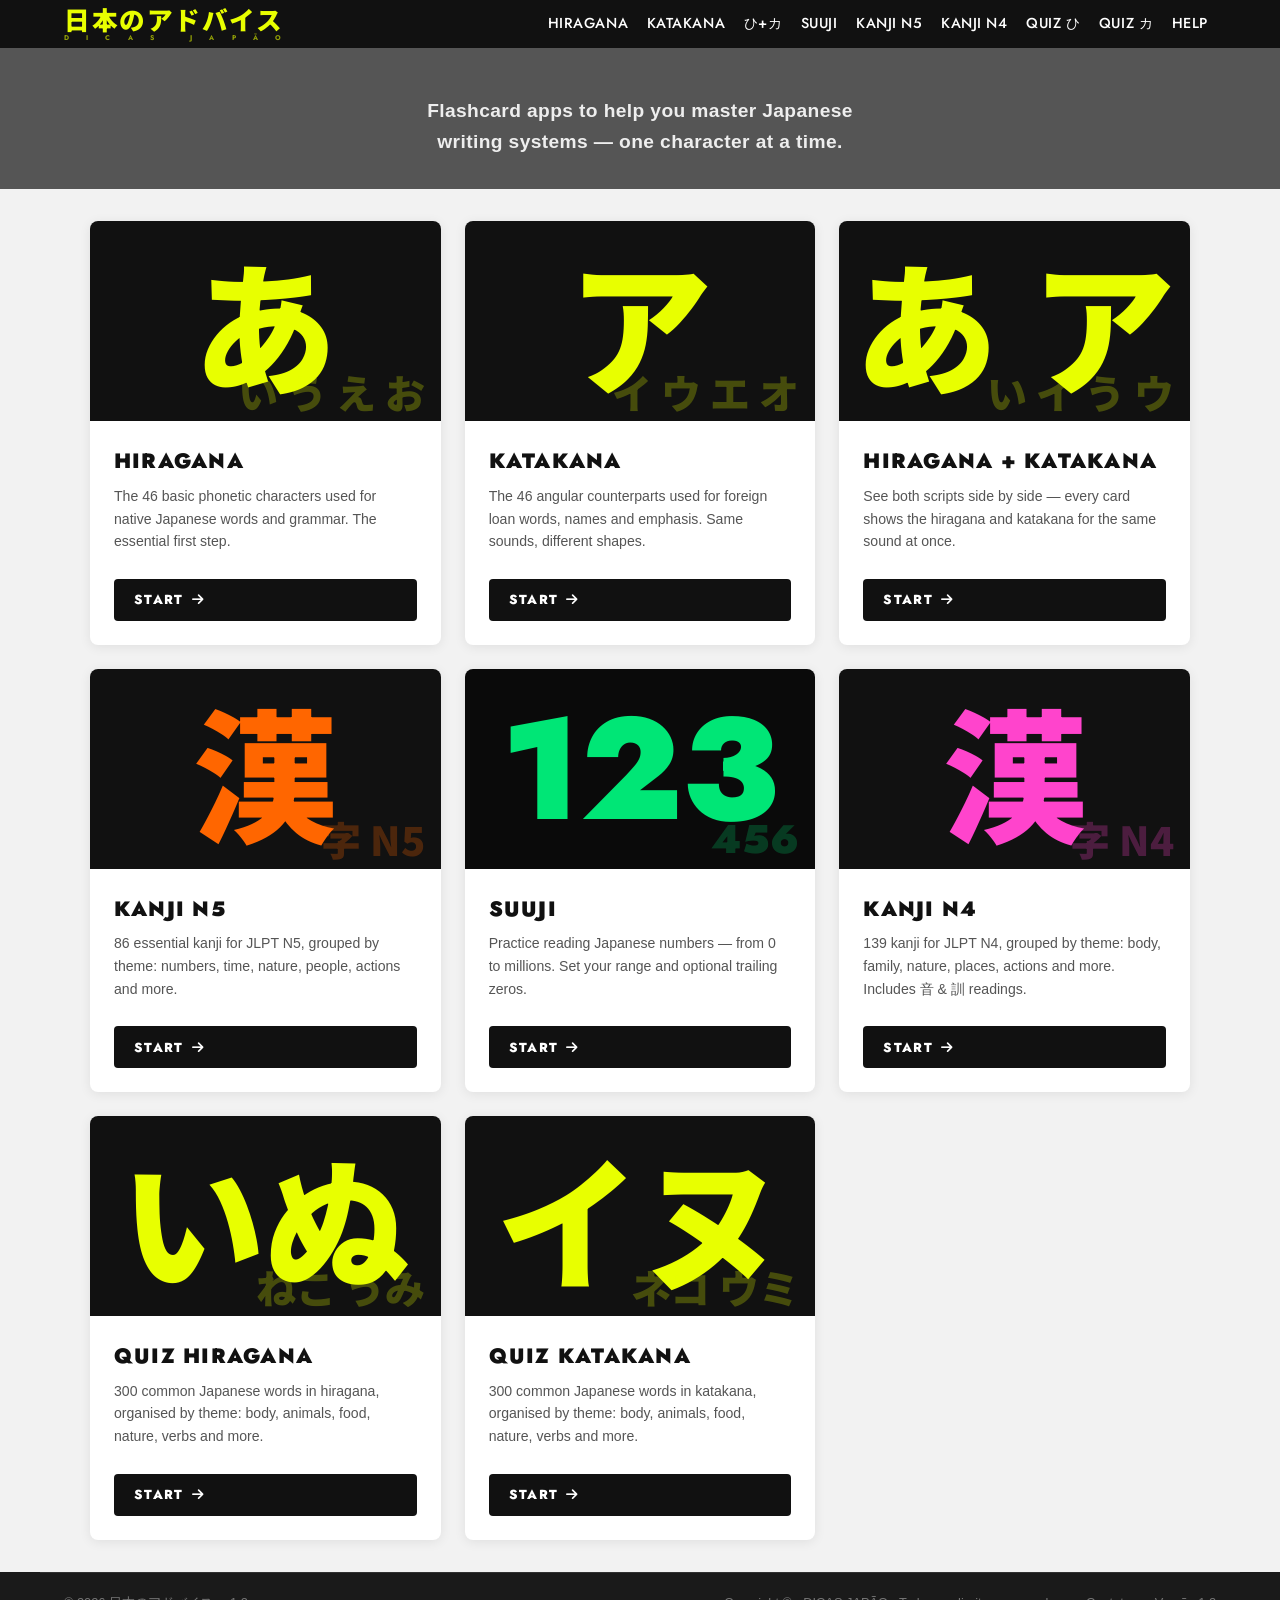
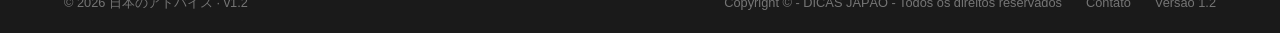
==== commit 267821de: "1. 2" ====
--- a/index.html
+++ b/index.html
@@ -3,8 +3,9 @@
 <head>
   <meta charset="UTF-8" />
   <meta name="viewport" content="width=device-width, initial-scale=1.0, user-scalable=no" />
+  <link rel="icon" type="image/svg+xml" href="favicon.svg" />
   <title>日本のアドバイス – DICAS JAPÃO</title>
-  <link rel="stylesheet" href="css/style.css?v=3.1" />
+  <link rel="stylesheet" href="css/style.css?v=1.2" />
   <link rel="preconnect" href="https://fonts.googleapis.com" />
   <link rel="preconnect" href="https://fonts.gstatic.com" crossorigin />
   <link rel="stylesheet" href="https://fonts.googleapis.com/css2?family=Jost:ital,wght@0,300;0,400;0,500;0,700;0,900;1,400&family=Noto+Sans+JP:wght@900&display=swap" />
@@ -196,10 +197,10 @@
   <footer class="footer">
     <!-- bottom bar -->
     <div class="footer-bar">
-      <span>© 2026 日本のアドバイス</span>
+      <span>© 2026 日本のアドバイス · v1.2</span>
       <nav class="footer-bar-links">
         <span>Copyright &copy; - DICAS JAP&Atilde;O - Todos os direitos reservados</span>
-        <a href="http://www.ovelhaeletrica.com/blog/contato" target="_blank" rel="noopener">Contato</a> Versão 1.1
+        <a href="http://www.ovelhaeletrica.com/blog/contato" target="_blank" rel="noopener">Contato</a> Versão 1.2
       </nav>
     </div>
   </footer>
--- a/css/style.css
+++ b/css/style.css
@@ -1172,7 +1172,7 @@
   .buttons-section { padding: 0.75rem 0.75rem; }
   .buttons-inner { gap: 0.5rem; }
   .btn { padding: 0.9rem 0.5rem; gap: 0.5rem; border-radius: 6px; }
-  .buttons-icon i { font-size: 1.75rem; }6
+  .buttons-icon i { font-size: 1.75rem; }
   .buttons-label { font-size: 0.7rem; letter-spacing: 0.08em; }
 
   /* Caption mobile */
@@ -1186,7 +1186,7 @@
 
   /* Cards */
   .cards-grid {
-    grid-template-columns: 1fr;6
+    grid-template-columns: 1fr;
   }
 
   .card-img { height: 200px; }
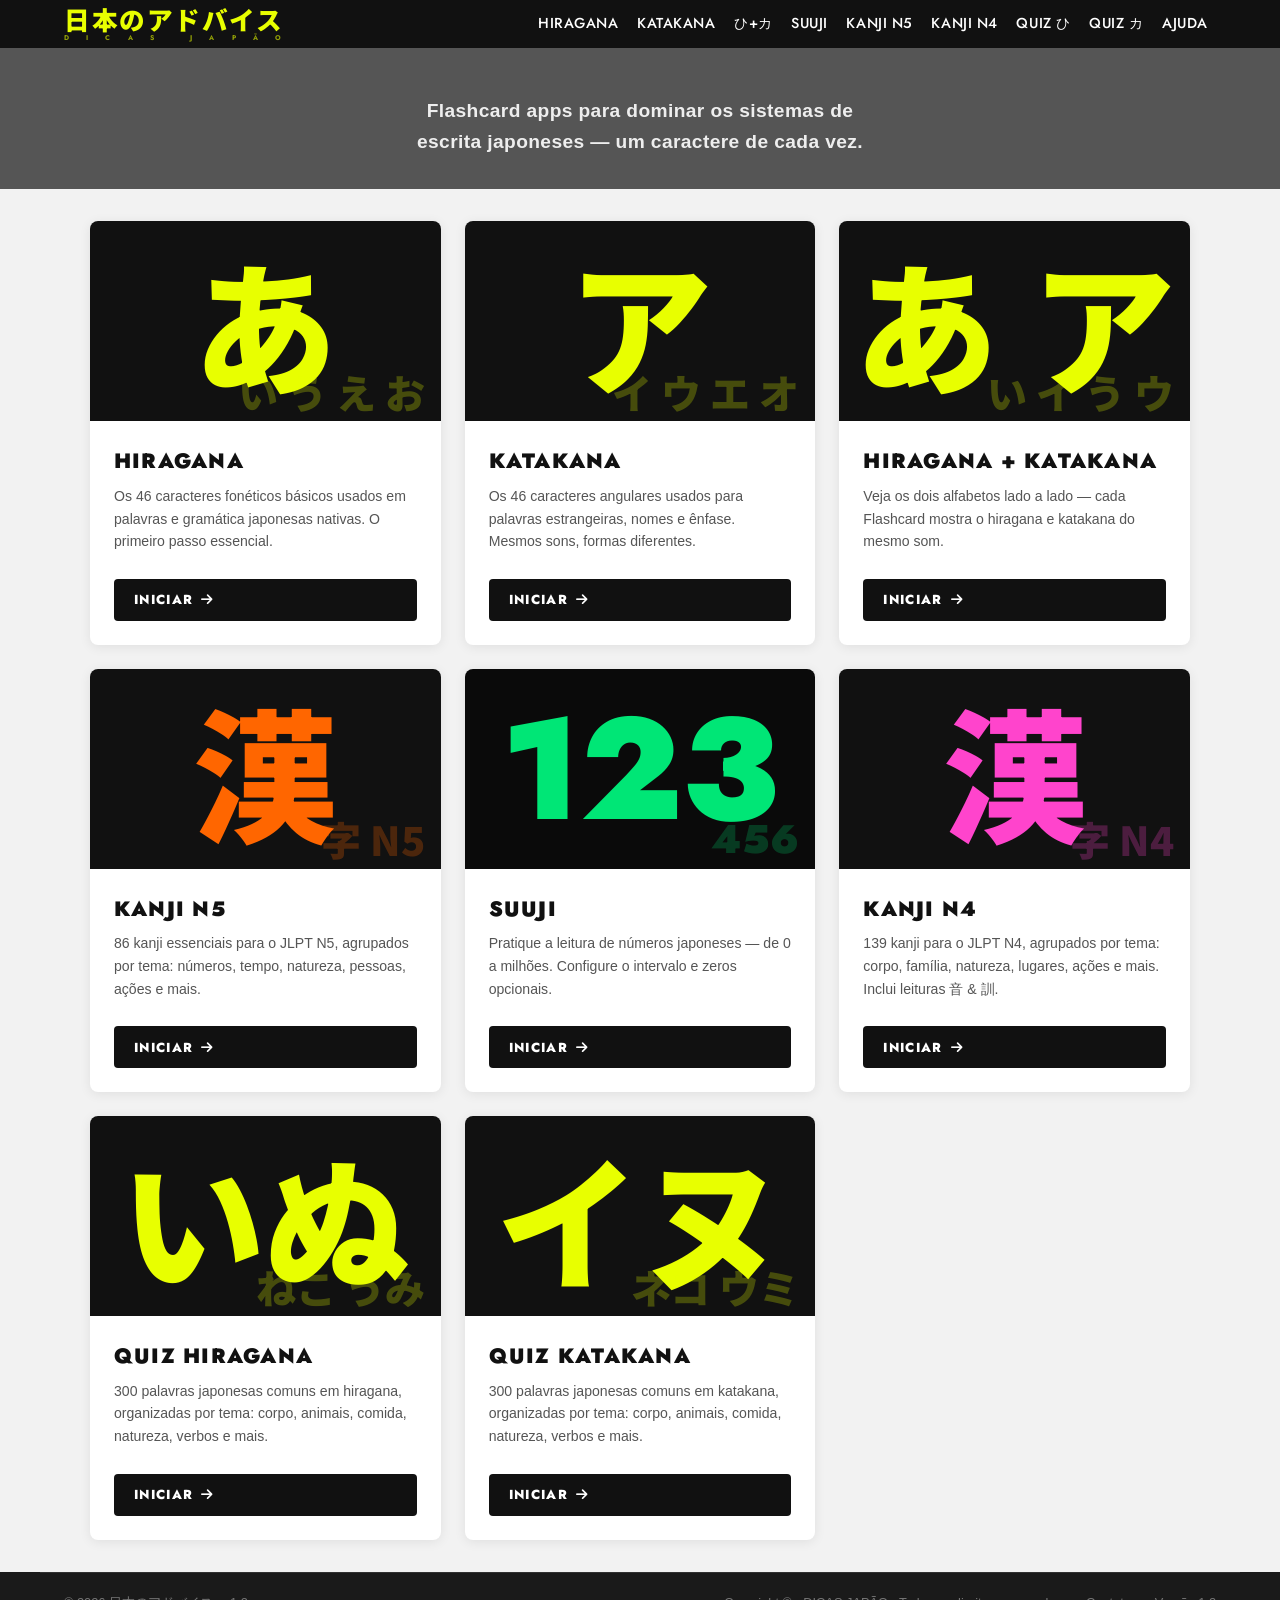
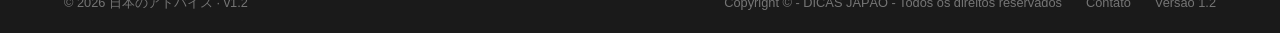
==== commit 0935dfa2: "traducao" ====
--- a/index.html
+++ b/index.html
@@ -1,5 +1,5 @@
 <!DOCTYPE html>
-<html lang="en">
+<html lang="pt-BR">
 <head>
   <meta charset="UTF-8" />
   <meta name="viewport" content="width=device-width, initial-scale=1.0, user-scalable=no" />
@@ -21,7 +21,7 @@
         <span class="logo-sub">DICAS JAPÃO</span>
       </a>
 
-      <button class="burger" id="burgerBtn" aria-label="Toggle menu" aria-expanded="false">
+      <button class="burger" id="burgerBtn" aria-label="Alternar menu" aria-expanded="false">
         <span></span><span></span><span></span>
       </button>
 
@@ -34,7 +34,7 @@
         <li><a href="kanji-n4/">Kanji N4</a></li>
         <li><a href="quiz-hiragana/">Quiz ひ</a></li>
         <li><a href="quiz-katakana/">Quiz カ</a></li>
-        <li><a href="help/">Help</a></li>
+        <li><a href="help/">Ajuda</a></li>
       </ul>
     </nav>
   </header>
@@ -42,7 +42,7 @@
   <!-- ───────────── HERO ───────────── -->
   <section class="index-hero">
 
-    <p>Flashcard apps to help you master Japanese writing systems — one character at a time.</p>
+    <p>Flashcard apps para dominar os sistemas de escrita japoneses — um caractere de cada vez.</p>
   </section>
 
   <!-- ───────────── APP CARDS ───────────── -->
@@ -57,9 +57,9 @@
         </div>
         <div class="app-card-body">
           <h2>Hiragana</h2>
-          <p>The 46 basic phonetic characters used for native Japanese words and grammar. The essential first step.</p>
-          <span class="app-card-cta">
-            START <i class="fa-solid fa-arrow-right"></i>
+          <p>Os 46 caracteres fonéticos básicos usados em palavras e gramática japonesas nativas. O primeiro passo essencial.</p>
+          <span class="app-card-cta">
+            INICIAR <i class="fa-solid fa-arrow-right"></i>
           </span>
         </div>
       </a>
@@ -72,9 +72,9 @@
         </div>
         <div class="app-card-body">
           <h2>Katakana</h2>
-          <p>The 46 angular counterparts used for foreign loan words, names and emphasis. Same sounds, different shapes.</p>
-          <span class="app-card-cta">
-            START <i class="fa-solid fa-arrow-right"></i>
+          <p>Os 46 caracteres angulares usados para palavras estrangeiras, nomes e ênfase. Mesmos sons, formas diferentes.</p>
+          <span class="app-card-cta">
+            INICIAR <i class="fa-solid fa-arrow-right"></i>
           </span>
         </div>
       </a>
@@ -87,9 +87,9 @@
         </div>
         <div class="app-card-body">
           <h2>Hiragana + Katakana</h2>
-          <p>See both scripts side by side — every card shows the hiragana and katakana for the same sound at once.</p>
-          <span class="app-card-cta">
-            START <i class="fa-solid fa-arrow-right"></i>
+          <p>Veja os dois alfabetos lado a lado — cada Flashcard mostra o hiragana e katakana do mesmo som.</p>
+          <span class="app-card-cta">
+            INICIAR <i class="fa-solid fa-arrow-right"></i>
           </span>
         </div>
       </a>
@@ -102,9 +102,9 @@
         </div>
         <div class="app-card-body">
           <h2>Kanji N5</h2>
-          <p>86 essential kanji for JLPT N5, grouped by theme: numbers, time, nature, people, actions and more.</p>
-          <span class="app-card-cta">
-            START <i class="fa-solid fa-arrow-right"></i>
+          <p>86 kanji essenciais para o JLPT N5, agrupados por tema: números, tempo, natureza, pessoas, ações e mais.</p>
+          <span class="app-card-cta">
+            INICIAR <i class="fa-solid fa-arrow-right"></i>
           </span>
         </div>
       </a>
@@ -117,9 +117,9 @@
         </div>
         <div class="app-card-body">
           <h2>Suuji</h2>
-          <p>Practice reading Japanese numbers — from 0 to millions. Set your range and optional trailing zeros.</p>
-          <span class="app-card-cta">
-            START <i class="fa-solid fa-arrow-right"></i>
+          <p>Pratique a leitura de números japoneses — de 0 a milhões. Configure o intervalo e zeros opcionais.</p>
+          <span class="app-card-cta">
+            INICIAR <i class="fa-solid fa-arrow-right"></i>
           </span>
         </div>
       </a>
@@ -132,9 +132,9 @@
         </div>
         <div class="app-card-body">
           <h2>Kanji N4</h2>
-          <p>139 kanji for JLPT N4, grouped by theme: body, family, nature, places, actions and more. Includes 音 &amp; 訓 readings.</p>
-          <span class="app-card-cta">
-            START <i class="fa-solid fa-arrow-right"></i>
+          <p>139 kanji para o JLPT N4, agrupados por tema: corpo, família, natureza, lugares, ações e mais. Inclui leituras 音 &amp; 訓.</p>
+          <span class="app-card-cta">
+            INICIAR <i class="fa-solid fa-arrow-right"></i>
           </span>
         </div>
       </a>
@@ -147,9 +147,9 @@
         </div>
         <div class="app-card-body">
           <h2>Quiz Hiragana</h2>
-          <p>300 common Japanese words in hiragana, organised by theme: body, animals, food, nature, verbs and more.</p>
-          <span class="app-card-cta">
-            START <i class="fa-solid fa-arrow-right"></i>
+          <p>300 palavras japonesas comuns em hiragana, organizadas por tema: corpo, animais, comida, natureza, verbos e mais.</p>
+          <span class="app-card-cta">
+            INICIAR <i class="fa-solid fa-arrow-right"></i>
           </span>
         </div>
       </a>
@@ -162,9 +162,9 @@
         </div>
         <div class="app-card-body">
           <h2>Quiz Katakana</h2>
-          <p>300 common Japanese words in katakana, organised by theme: body, animals, food, nature, verbs and more.</p>
-          <span class="app-card-cta">
-            START <i class="fa-solid fa-arrow-right"></i>
+          <p>300 palavras japonesas comuns em katakana, organizadas por tema: corpo, animais, comida, natureza, verbos e mais.</p>
+          <span class="app-card-cta">
+            INICIAR <i class="fa-solid fa-arrow-right"></i>
           </span>
         </div>
       </a>
@@ -176,17 +176,17 @@
   <section class="hours-banner">
     <div class="hours-inner">
       <div class="hours-item">
-        <span class="hours-day">Monday</span>
+        <span class="hours-day">Segunda-feira</span>
         <span class="hours-time">12:00 – 17:00</span>
       </div>
       <div class="hours-divider"></div>
       <div class="hours-item">
-        <span class="hours-day">Tuesday – Sunday</span>
+        <span class="hours-day">Terça a Domingo</span>
         <span class="hours-time">10:00 – 17:00</span>
       </div>
       <div class="hours-divider"></div>
       <div class="hours-item">
-        <span class="hours-day">1st Friday of the month</span>
+        <span class="hours-day">1ª Sexta do mês</span>
         <span class="hours-time">10:00 – 21:00</span>
       </div>
     </div>
--- a/css/style.css
+++ b/css/style.css
@@ -915,12 +915,14 @@
 }
 
 .checklist-title {
+  font-family: 'Jost', 'Futura', 'Century Gothic', Arial, sans-serif;
   font-size: 1.6rem;
   font-weight: 900;
   letter-spacing: 0.02em;
   text-transform: uppercase;
   line-height: 1;
   margin-bottom: 0.75rem;
+  padding:2rem 0;
 }
 
 .checklist-grid {
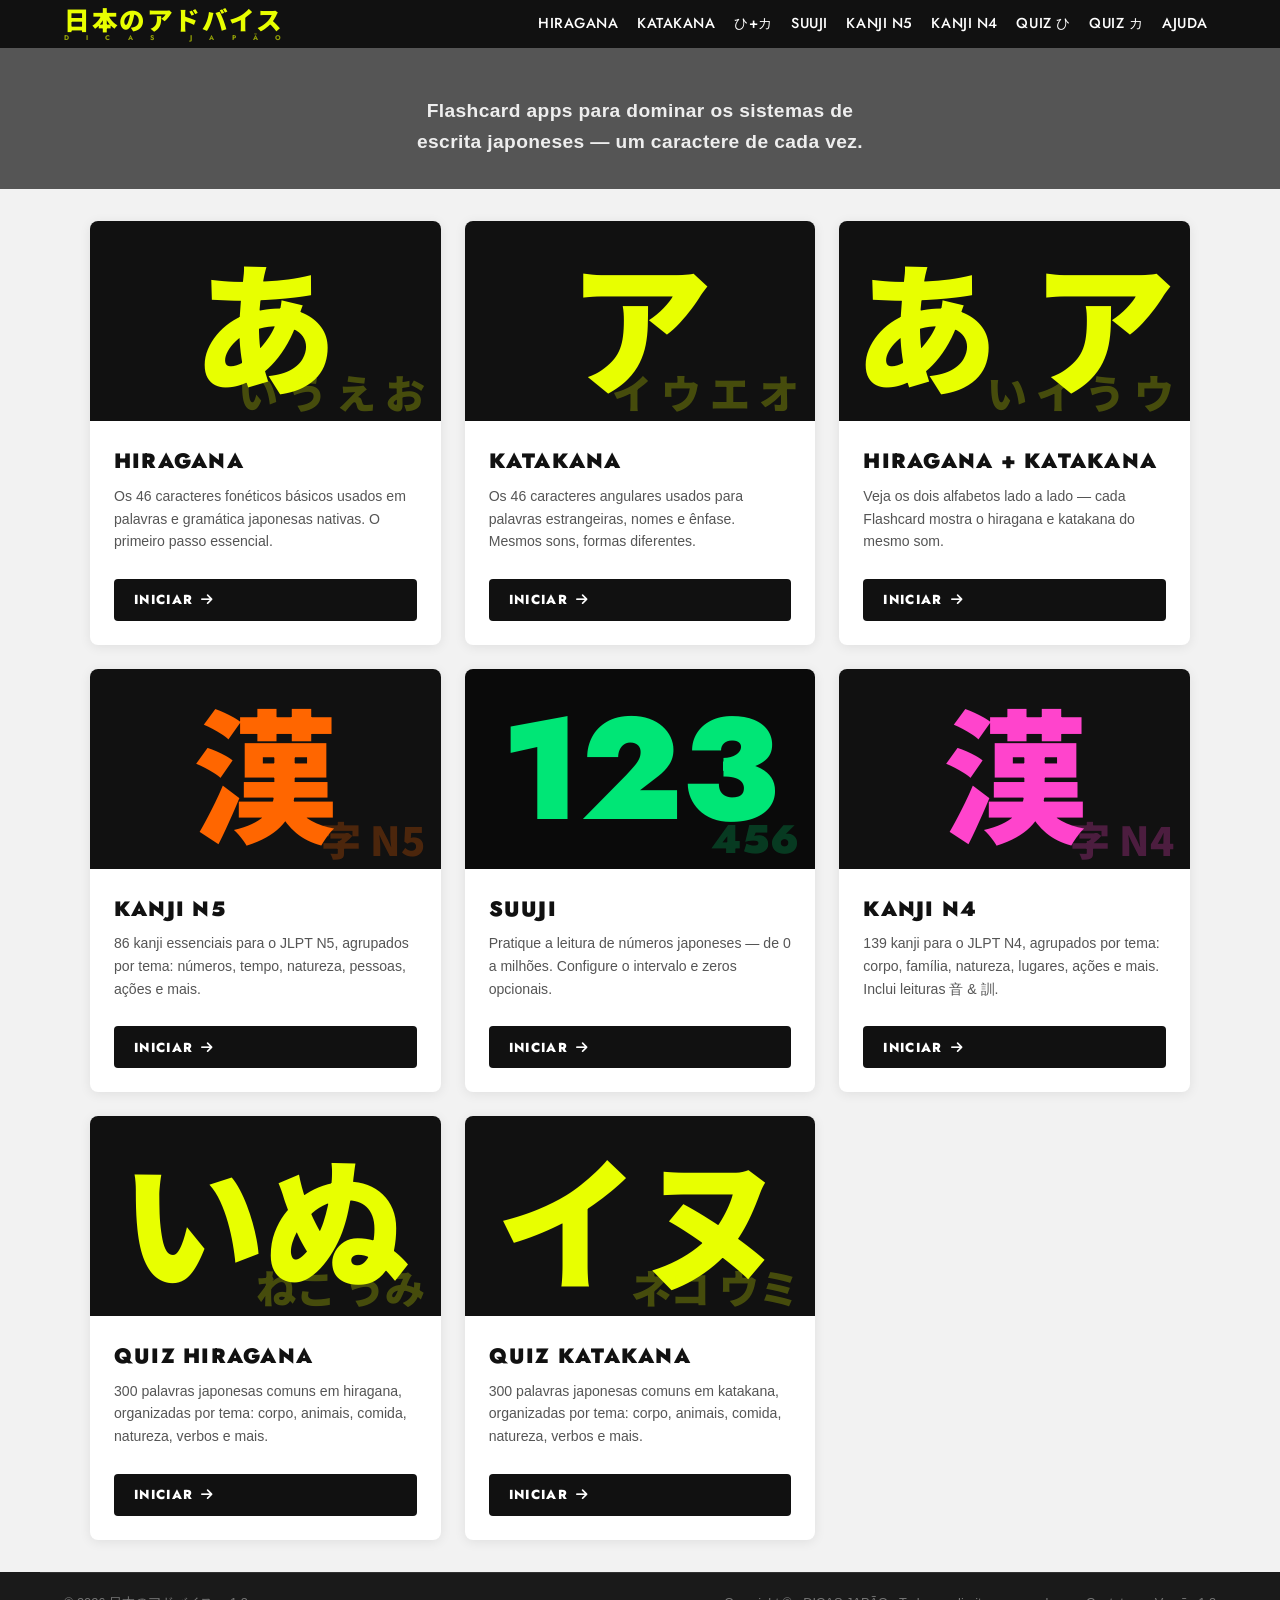
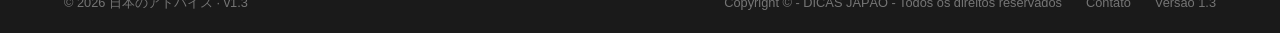
==== commit 492ae02f: "traducao e ajuda" ====
--- a/index.html
+++ b/index.html
@@ -5,7 +5,7 @@
   <meta name="viewport" content="width=device-width, initial-scale=1.0, user-scalable=no" />
   <link rel="icon" type="image/svg+xml" href="favicon.svg" />
   <title>日本のアドバイス – DICAS JAPÃO</title>
-  <link rel="stylesheet" href="css/style.css?v=1.2" />
+  <link rel="stylesheet" href="css/style.css?v=1.3" />
   <link rel="preconnect" href="https://fonts.googleapis.com" />
   <link rel="preconnect" href="https://fonts.gstatic.com" crossorigin />
   <link rel="stylesheet" href="https://fonts.googleapis.com/css2?family=Jost:ital,wght@0,300;0,400;0,500;0,700;0,900;1,400&family=Noto+Sans+JP:wght@900&display=swap" />
@@ -34,7 +34,7 @@
         <li><a href="kanji-n4/">Kanji N4</a></li>
         <li><a href="quiz-hiragana/">Quiz ひ</a></li>
         <li><a href="quiz-katakana/">Quiz カ</a></li>
-        <li><a href="help/">Ajuda</a></li>
+        <li><a href="ajuda/">Ajuda</a></li>
       </ul>
     </nav>
   </header>
@@ -197,10 +197,10 @@
   <footer class="footer">
     <!-- bottom bar -->
     <div class="footer-bar">
-      <span>© 2026 日本のアドバイス · v1.2</span>
+      <span>© 2026 日本のアドバイス · v1.3</span>
       <nav class="footer-bar-links">
         <span>Copyright &copy; - DICAS JAP&Atilde;O - Todos os direitos reservados</span>
-        <a href="http://www.ovelhaeletrica.com/blog/contato" target="_blank" rel="noopener">Contato</a> Versão 1.2
+        <a href="http://www.ovelhaeletrica.com/blog/contato" target="_blank" rel="noopener">Contato</a> Versão 1.3
       </nav>
     </div>
   </footer>
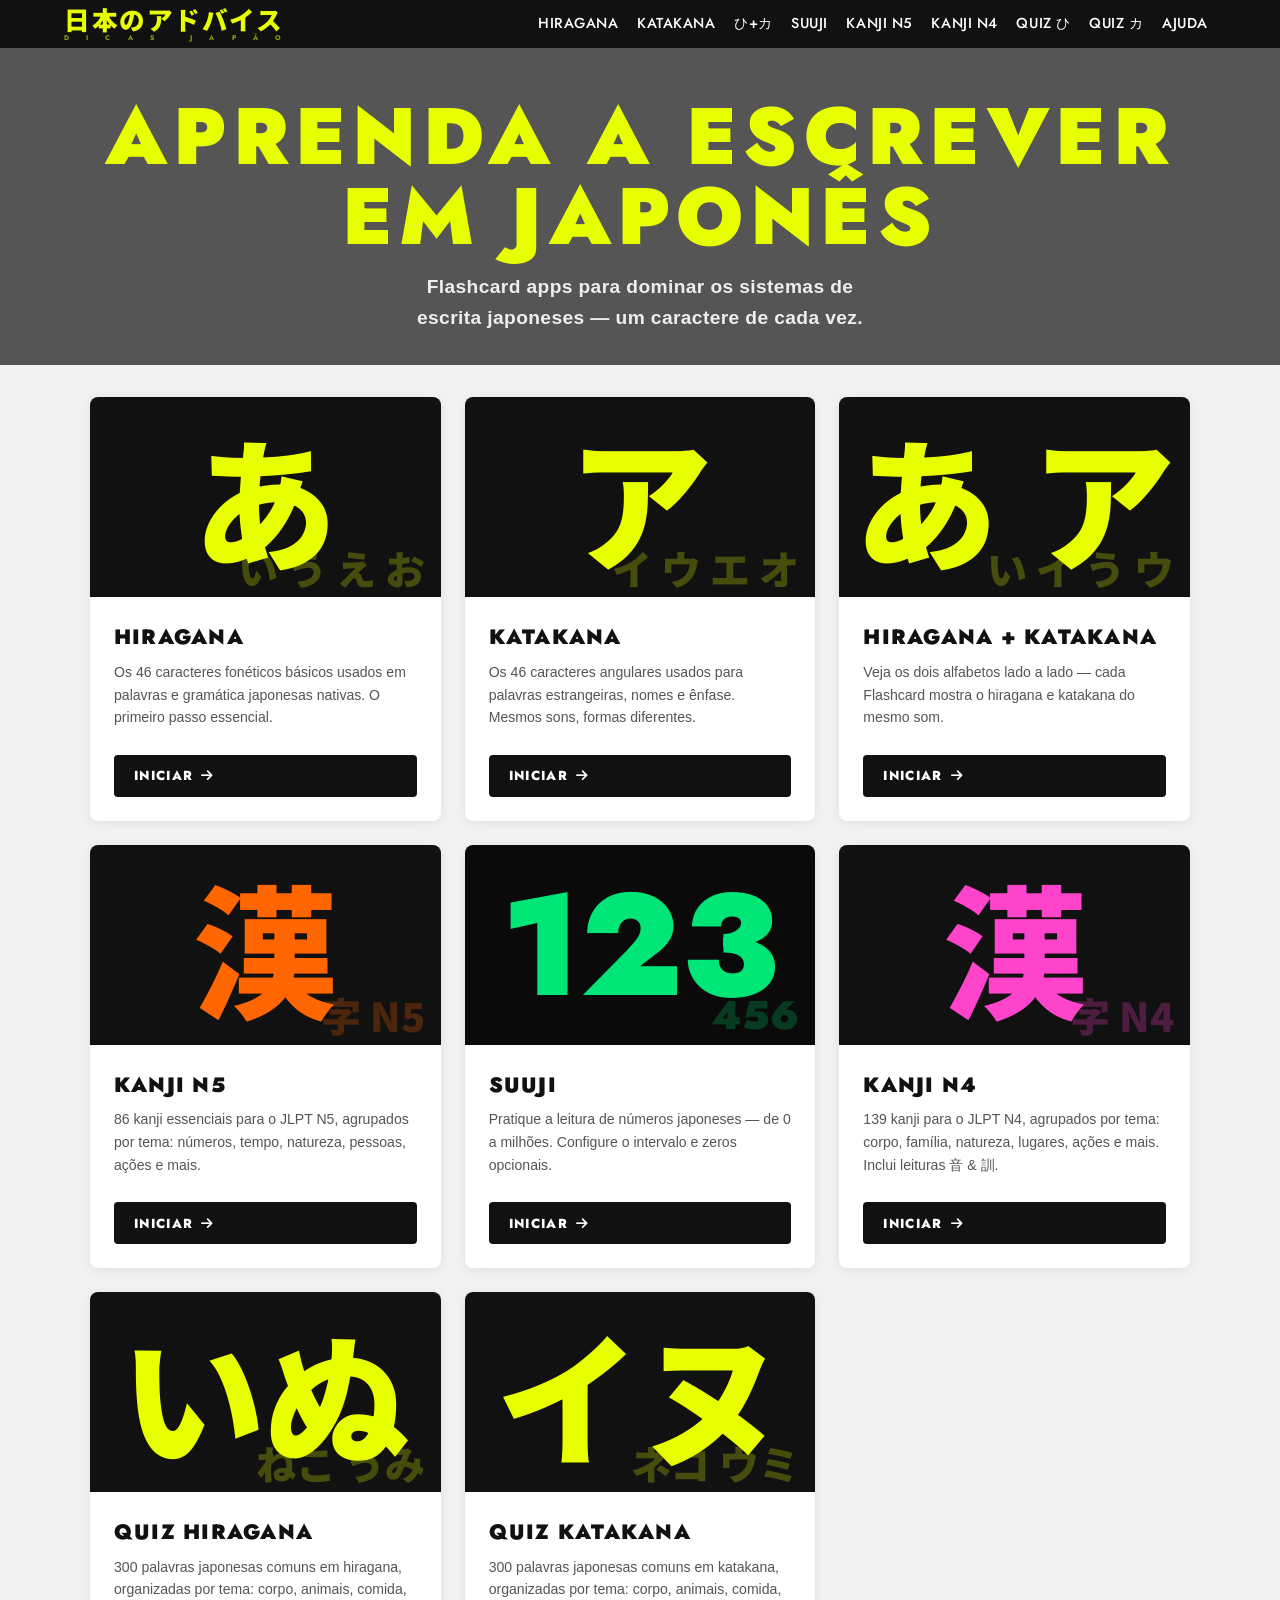
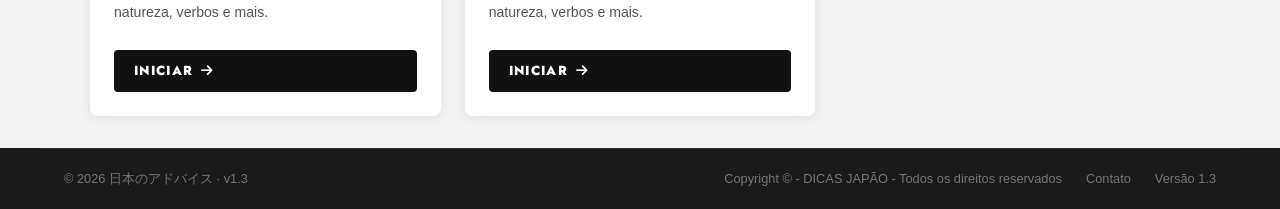
==== commit 139c4966: "SEO" ====
--- a/index.html
+++ b/index.html
@@ -4,12 +4,55 @@
   <meta charset="UTF-8" />
   <meta name="viewport" content="width=device-width, initial-scale=1.0, user-scalable=no" />
   <link rel="icon" type="image/svg+xml" href="favicon.svg" />
-  <title>日本のアドバイス – DICAS JAPÃO</title>
+  <title>Dicas Japão – Aprenda Hiragana, Katakana e Kanji com Flashcards</title>
+  <!-- SEO -->
+  <meta name="description" content="Aprenda os sistemas de escrita japoneses com flashcards interativos. Pratique hiragana, katakana, kanji N5, N4, suuji e faça quizzes com 300 palavras. Ideal para quem se prepara para o JLPT." />
+  <meta name="author" content="Ovelha Elétrica" />
+  <link rel="canonical" href="https://dicasjapao.com.br/" />
+  <!-- Open Graph -->
+  <meta property="og:type" content="website" />
+  <meta property="og:url" content="https://dicasjapao.com.br/" />
+  <meta property="og:title" content="Dicas Japão – Aprenda Hiragana, Katakana e Kanji com Flashcards" />
+  <meta property="og:description" content="Aprenda os sistemas de escrita japoneses com flashcards interativos. Pratique hiragana, katakana, kanji N5, N4, suuji e faça quizzes com 300 palavras. Ideal para quem se prepara para o JLPT." />
+  <meta property="og:image" content="https://dicasjapao.com.br/social.png" />
+  <meta property="og:locale" content="pt_BR" />
+  <meta property="og:site_name" content="Dicas Japão" />
+  <!-- Twitter Card -->
+  <meta name="twitter:card" content="summary_large_image" />
+  <meta name="twitter:title" content="Dicas Japão – Aprenda Hiragana, Katakana e Kanji com Flashcards" />
+  <meta name="twitter:description" content="Aprenda os sistemas de escrita japoneses com flashcards interativos. Pratique hiragana, katakana, kanji N5, N4, suuji e faça quizzes com 300 palavras. Ideal para quem se prepara para o JLPT." />
+  <meta name="twitter:image" content="https://dicasjapao.com.br/social.png" />
   <link rel="stylesheet" href="css/style.css?v=1.3" />
   <link rel="preconnect" href="https://fonts.googleapis.com" />
   <link rel="preconnect" href="https://fonts.gstatic.com" crossorigin />
   <link rel="stylesheet" href="https://fonts.googleapis.com/css2?family=Jost:ital,wght@0,300;0,400;0,500;0,700;0,900;1,400&family=Noto+Sans+JP:wght@900&display=swap" />
   <link rel="stylesheet" href="https://cdnjs.cloudflare.com/ajax/libs/font-awesome/6.7.2/css/all.min.css" />
+  <!-- JSON-LD -->
+  <script type="application/ld+json">
+  {
+    "@context": "https://schema.org",
+    "@type": "WebSite",
+    "name": "Dicas Japão",
+    "url": "https://dicasjapao.com.br",
+    "description": "Aprenda os sistemas de escrita japoneses com flashcards interativos. Pratique hiragana, katakana, kanji N5, N4, suuji e faça quizzes com 300 palavras.",
+    "inLanguage": "pt-BR",
+    "publisher": {
+      "@type": "Organization",
+      "name": "Ovelha Elétrica",
+      "url": "https://ovelhaeletrica.com"
+    },
+    "hasPart": [
+      { "@type": "WebApplication", "name": "Flashcards de Hiragana", "url": "https://dicasjapao.com.br/hiragana/", "applicationCategory": "EducationalApplication" },
+      { "@type": "WebApplication", "name": "Flashcards de Katakana", "url": "https://dicasjapao.com.br/katakana/", "applicationCategory": "EducationalApplication" },
+      { "@type": "WebApplication", "name": "Flashcards Hiragana + Katakana", "url": "https://dicasjapao.com.br/hira-kata/", "applicationCategory": "EducationalApplication" },
+      { "@type": "WebApplication", "name": "Flashcards Kanji N5", "url": "https://dicasjapao.com.br/kanji-n5/", "applicationCategory": "EducationalApplication" },
+      { "@type": "WebApplication", "name": "Flashcards Kanji N4", "url": "https://dicasjapao.com.br/kanji-n4/", "applicationCategory": "EducationalApplication" },
+      { "@type": "WebApplication", "name": "Flashcards de Suuji", "url": "https://dicasjapao.com.br/suuji/", "applicationCategory": "EducationalApplication" },
+      { "@type": "WebApplication", "name": "Quiz de Hiragana", "url": "https://dicasjapao.com.br/quiz-hiragana/", "applicationCategory": "EducationalApplication" },
+      { "@type": "WebApplication", "name": "Quiz de Katakana", "url": "https://dicasjapao.com.br/quiz-katakana/", "applicationCategory": "EducationalApplication" }
+    ]
+  }
+  </script>
 </head>
 <body>
 
@@ -41,7 +84,7 @@
 
   <!-- ───────────── HERO ───────────── -->
   <section class="index-hero">
-
+    <h1>Aprenda a Escrever em Japonês</h1>
     <p>Flashcard apps para dominar os sistemas de escrita japoneses — um caractere de cada vez.</p>
   </section>
 
